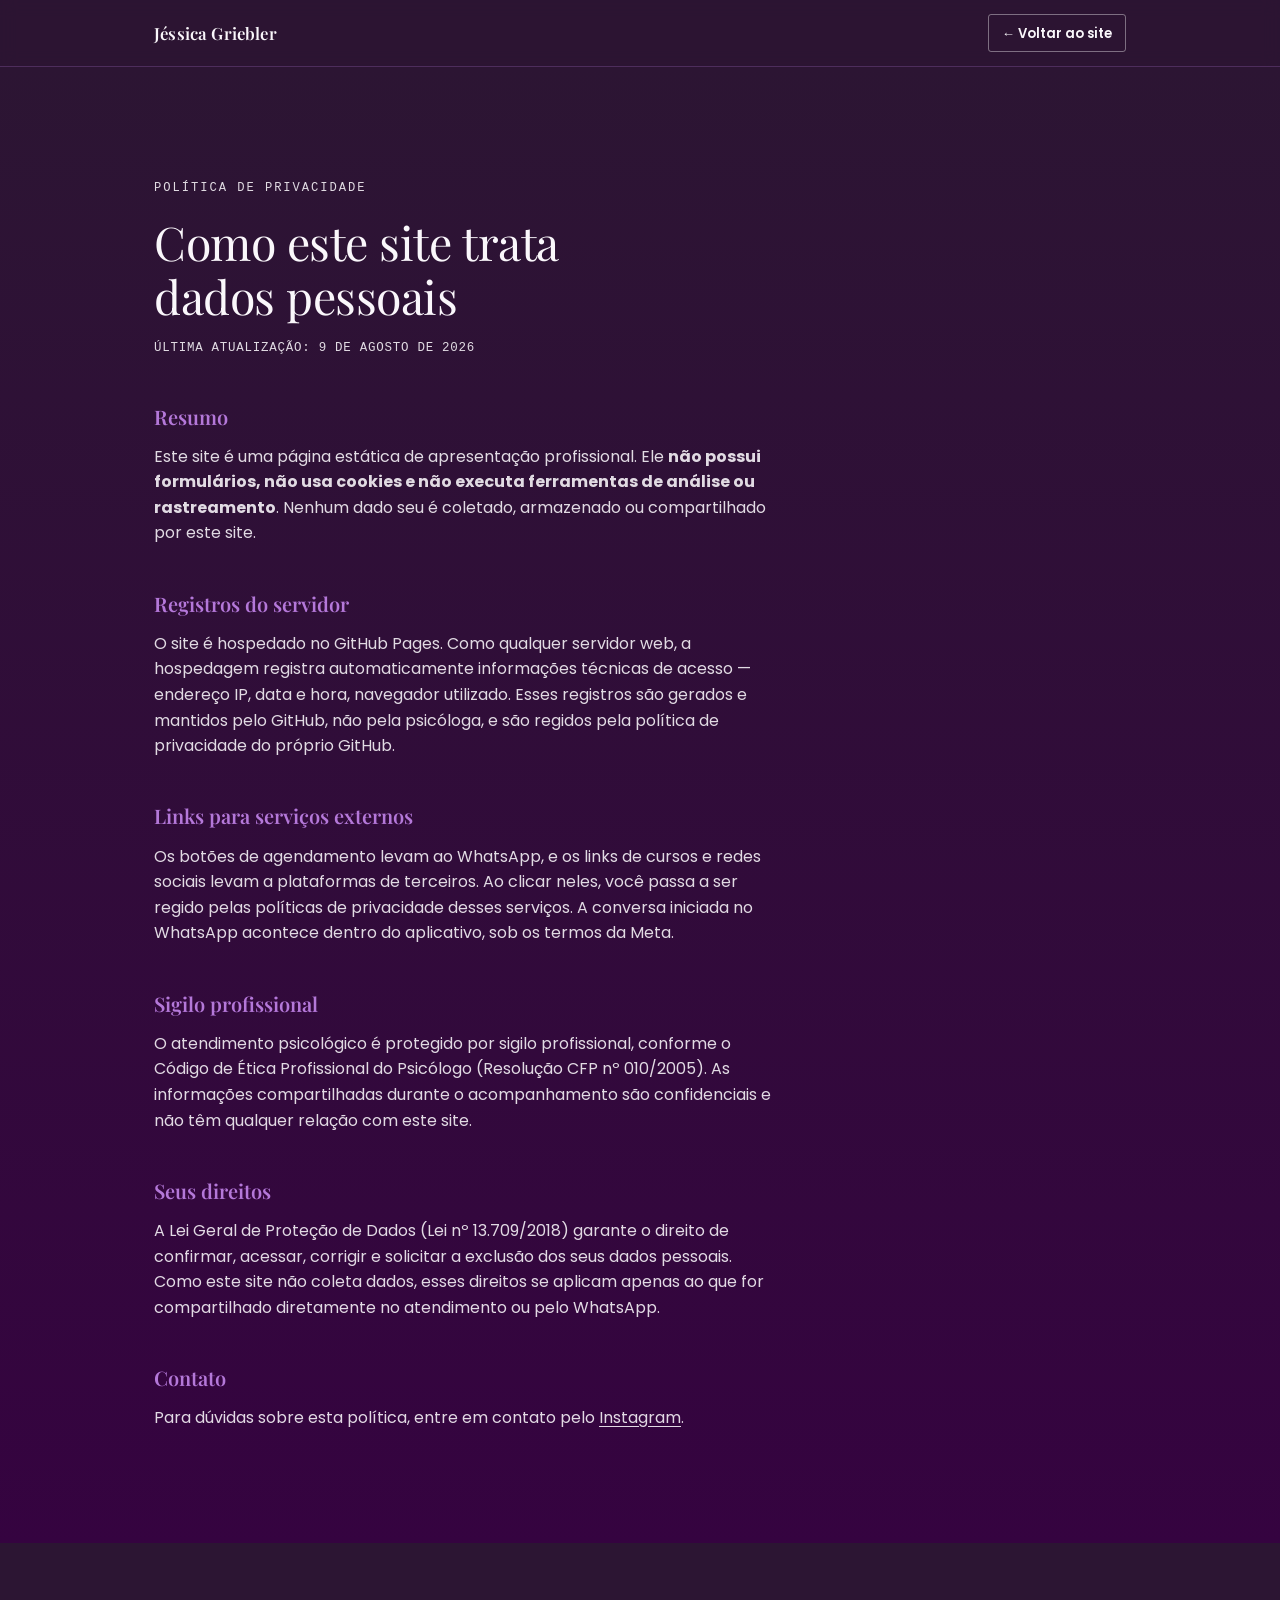
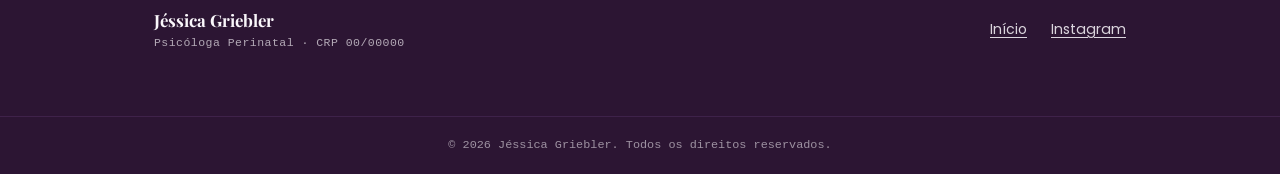
==== privacidade.html @ 60b08abe "Fecha lacunas apontadas pelo audit de redesign Rodei o checklist da skill redesign-existing-projects" ====
<!DOCTYPE html>
<html lang="pt-BR">
<head>
<meta charset="UTF-8">
<meta name="viewport" content="width=device-width, initial-scale=1.0">
<title>Política de Privacidade | Jéssica Griebler</title>
<meta name="description" content="Como este site trata (e não trata) dados pessoais.">
<meta name="color-scheme" content="dark light">
<meta name="robots" content="noindex">
<link rel="icon" href="images/favicon.svg" type="image/svg+xml">
<link rel="stylesheet" href="css/style.css">
</head>
<body>

<a class="skip-link" href="#conteudo">Pular para o conteúdo</a>

<header>
  <div class="wrap headerbar">
    <a class="wordmark" href="index.html"><strong>Jéssica Griebler</strong></a>
    <a class="btn btn-ghost btn-small" href="index.html">← Voltar ao site</a>
  </div>
</header>

<main class="legal" id="conteudo">
  <div class="wrap pad">
    <p class="eyebrow">Política de privacidade</p>
    <h1>Como este site trata dados pessoais</h1>
    <p class="legal-updated">Última atualização: 9 de agosto de 2026</p>

    <h2>Resumo</h2>
    <p>
      Este site é uma página estática de apresentação profissional. Ele <strong>não possui
      formulários, não usa cookies e não executa ferramentas de análise ou rastreamento</strong>.
      Nenhum dado seu é coletado, armazenado ou compartilhado por este site.
    </p>

    <h2>Registros do servidor</h2>
    <p>
      O site é hospedado no GitHub Pages. Como qualquer servidor web, a hospedagem registra
      automaticamente informações técnicas de acesso — endereço IP, data e hora, navegador
      utilizado. Esses registros são gerados e mantidos pelo GitHub, não pela psicóloga, e são
      regidos pela política de privacidade do próprio GitHub.
    </p>

    <h2>Links para serviços externos</h2>
    <p>
      Os botões de agendamento levam ao WhatsApp, e os links de cursos e redes sociais levam a
      plataformas de terceiros. Ao clicar neles, você passa a ser regido pelas políticas de
      privacidade desses serviços. A conversa iniciada no WhatsApp acontece dentro do aplicativo,
      sob os termos da Meta.
    </p>

    <h2>Sigilo profissional</h2>
    <p>
      O atendimento psicológico é protegido por sigilo profissional, conforme o Código de Ética
      Profissional do Psicólogo (Resolução CFP nº 010/2005). As informações compartilhadas durante
      o acompanhamento são confidenciais e não têm qualquer relação com este site.
    </p>

    <h2>Seus direitos</h2>
    <p>
      A Lei Geral de Proteção de Dados (Lei nº 13.709/2018) garante o direito de confirmar,
      acessar, corrigir e solicitar a exclusão dos seus dados pessoais. Como este site não coleta
      dados, esses direitos se aplicam apenas ao que for compartilhado diretamente no atendimento
      ou pelo WhatsApp.
    </p>

    <h2>Contato</h2>
    <p>
      <!-- TODO: inserir o e-mail de contato da Jéssica -->
      Para dúvidas sobre esta política, entre em contato pelo
      <a href="https://instagram.com/jessicagriebler" target="_blank" rel="noopener">Instagram</a>.
    </p>
  </div>
</main>

<footer>
  <div class="wrap foot-inner">
    <div class="foot-brand">
      <div class="names">
        <strong>Jéssica Griebler</strong>
        <!-- TODO: número do CRP -->
        <span>Psicóloga Perinatal · CRP 00/00000</span>
      </div>
    </div>
    <div class="foot-links">
      <a href="index.html">Início</a>
      <a href="https://instagram.com/jessicagriebler" target="_blank" rel="noopener">Instagram</a>
    </div>
  </div>
  <p class="copyright">© <span id="ano">2026</span> Jéssica Griebler. Todos os direitos reservados.</p>
</footer>

<script src="js/script.js"></script>

</body>
</html>
---- css/style.css ----
/* ===================== Fontes ===================== */
@import url('https://fonts.googleapis.com/css2?family=Playfair+Display:ital,wght@0,400;0,500;0,600;0,700;1,400;1,500;1,600&family=Poppins:wght@300;400;500;600;700&display=swap');

/* ===================== Tokens ===================== */
:root {
  --plum-deep: #2c1533;
  --plum: #350340;
  --violet: #7c06b8;
  --lilac: #b478d9;
  --offwhite: #faf7fb;
  --wa-green: #25d366;
  --focus: #b478d9;
  --serif: 'Playfair Display', Georgia, 'Times New Roman', serif;
  --sans: 'Poppins', -apple-system, 'Segoe UI', Roboto, Helvetica, Arial, sans-serif;
  --mono: 'Courier New', ui-monospace, 'SFMono-Regular', monospace;
  color-scheme: dark;
}

*, *::before, *::after { box-sizing: border-box; }

html { overflow-x: hidden; background: var(--plum-deep); scroll-behavior: smooth; }

body {
  margin: 0;
  overflow-x: hidden;
  background: var(--plum-deep);
  color: var(--offwhite);
  font-family: var(--sans);
  line-height: 1.6;
  -webkit-font-smoothing: antialiased;
  text-wrap: pretty;
}

/* Títulos usam clamp(), então larguras intermediárias deixam palavras órfãs. */
.hero h1,
.hero .sub,
.services h2,
.courses h2,
.threshold blockquote,
.card h3,
.course-row h3 {
  text-wrap: balance;
}

/* O arco de cor é autoral, não derivado do sistema — ambos os temas reafirmam a mesma paleta. */
@media (prefers-color-scheme: light) { :root { color-scheme: light dark; } }
:root[data-theme="light"] { color-scheme: light; }
:root[data-theme="dark"] { color-scheme: dark; }

img, svg { max-width: 100%; display: block; }
a { color: inherit; }
h1, h2, h3, p, figure, blockquote { margin: 0; }

.wrap {
  max-width: 1100px;
  margin-inline: auto;
  padding-inline: clamp(1.25rem, 5vw, 4rem);
}

a:focus-visible, button:focus-visible {
  outline: 3px solid var(--focus);
  outline-offset: 3px;
  border-radius: 2px;
}

/* Primeiro foco da página — fica fora da tela até receber foco por teclado. */
.skip-link {
  position: absolute;
  left: 1rem;
  top: -6rem;
  z-index: 60;
  background: var(--offwhite);
  color: var(--plum-deep);
  font-weight: 600;
  font-size: 0.9rem;
  padding: 0.7em 1.2em;
  border-radius: 3px;
  text-decoration: none;
}

.skip-link:focus, .skip-link:focus-visible { top: 1rem; }

/* ===================== Header ===================== */
header {
  position: sticky;
  top: 0;
  z-index: 40;
  background: rgba(44, 21, 51, 0.82);
  backdrop-filter: blur(8px);
  border-bottom: 1px solid rgba(180, 120, 217, 0.25);
}

.headerbar {
  display: flex;
  align-items: center;
  justify-content: space-between;
  padding-block: 0.9rem;
  gap: 1rem;
}

.wordmark {
  display: flex;
  align-items: center;
  gap: 0.6rem;
  font-family: var(--serif);
  font-size: 1.05rem;
  letter-spacing: 0.01em;
  text-decoration: none;
  color: var(--offwhite);
}

.wordmark strong { font-weight: 600; }

/* ===================== Botões ===================== */
.btn {
  display: inline-flex;
  align-items: center;
  gap: 0.4em;
  font-family: var(--sans);
  font-weight: 700;
  font-size: 0.92rem;
  padding: 0.7em 1.3em;
  border-radius: 3px;
  text-decoration: none;
  white-space: nowrap;
  border: 1px solid transparent;
  transition: filter 200ms ease, border-color 200ms ease, transform 120ms ease;
}

.btn:active { transform: translateY(1px); }

.btn-primary { background: var(--wa-green); color: #0c2f1c; }
.btn-primary:hover { filter: brightness(1.08); }

.btn-ghost {
  background: transparent;
  color: var(--offwhite);
  border-color: rgba(250, 247, 251, 0.4);
  font-weight: 600;
}

.btn-ghost:hover { border-color: var(--offwhite); }
.btn-small { padding: 0.55em 1em; font-size: 0.82rem; }

/* ===================== Estrutura de seção ===================== */
section { position: relative; }
.pad { padding-block: clamp(3.5rem, 9vw, 7rem); }

.eyebrow {
  font-family: var(--mono);
  font-size: 0.76rem;
  letter-spacing: 0.16em;
  text-transform: uppercase;
  opacity: 0.75;
  margin-bottom: 1.1rem;
}

/* ===================== Hero ===================== */
.hero {
  background: linear-gradient(180deg, var(--plum-deep) 0%, var(--plum) 100%);
  overflow: hidden;
}

.hero-inner { position: relative; padding-block: clamp(4rem, 11vw, 8rem); }

.hero-glow {
  position: absolute;
  inset: -20% -10% auto auto;
  width: 60vw;
  height: 60vw;
  max-width: 700px;
  max-height: 700px;
  background: radial-gradient(circle, rgba(124, 6, 184, 0.55), rgba(124, 6, 184, 0) 70%);
  filter: blur(10px);
  pointer-events: none;
  animation: drift 22s ease-in-out infinite alternate;
}

@keyframes drift {
  from { transform: translate(0, 0) scale(1); }
  to { transform: translate(-6%, 4%) scale(1.08); }
}

.mark-hero {
  position: absolute;
  right: clamp(-4rem, -2vw, -1rem);
  top: clamp(-2rem, -4vw, 0rem);
  width: clamp(220px, 32vw, 420px);
  height: auto;
  opacity: 0.9;
  transform-origin: 100px 100px;
}

.hero h1 {
  font-family: var(--serif);
  font-weight: 400;
  font-size: clamp(2.3rem, 6vw, 4.1rem);
  line-height: 1.08;
  max-width: 15ch;
  letter-spacing: -0.01em;
}

.hero h1 em { font-style: italic; color: var(--lilac); }

.hero .sub {
  font-family: var(--serif);
  font-style: italic;
  font-weight: 400;
  font-size: clamp(1.05rem, 2.4vw, 1.35rem);
  max-width: 34ch;
  margin-top: 1.4rem;
  opacity: 0.92;
  line-height: 1.5;
}

.hero .lede { font-size: 1.05rem; max-width: 44ch; margin-top: 1.6rem; opacity: 0.86; }

.hero .ctas {
  margin-top: 2.4rem;
  display: flex;
  align-items: center;
  gap: 1.6rem;
  flex-wrap: wrap;
}

.link-arrow {
  font-family: var(--sans);
  font-weight: 600;
  text-decoration: underline;
  text-underline-offset: 4px;
}

/* ===================== Faixa de credencial ===================== */
.band {
  background: var(--plum);
  border-block: 1px solid rgba(180, 120, 217, 0.28);
}

.band .wrap { padding-block: 1.1rem; }

.band p {
  font-family: var(--mono);
  font-size: 0.82rem;
  letter-spacing: 0.06em;
  text-transform: uppercase;
  opacity: 0.88;
}

.band strong { color: var(--lilac); font-weight: 700; }

/* ===================== Bio ===================== */
.bio { background: linear-gradient(180deg, var(--plum) 0%, var(--violet) 100%); }

.bio-grid {
  display: grid;
  grid-template-columns: minmax(120px, 180px) 1fr;
  gap: clamp(2rem, 5vw, 4rem);
  align-items: start;
}

.mark-bio { width: 100%; height: auto; opacity: 0.85; }
.bio p { font-size: 1.06rem; max-width: 58ch; }
.bio p + p { margin-top: 1.3rem; }
.bio .attrib { margin-top: 1.6rem; font-family: var(--serif); font-style: italic; opacity: 0.85; }

@media (max-width: 700px) {
  .bio-grid { grid-template-columns: 1fr; }
  .mark-bio { width: 96px; }
}

/* ===================== Serviços (mães) ===================== */
.services {
  background: linear-gradient(180deg, var(--violet) 0%, var(--lilac) 100%);
  color: var(--plum-deep);
}

.services .eyebrow { opacity: 0.7; }

.services h2 {
  font-family: var(--serif);
  font-weight: 400;
  font-size: clamp(1.7rem, 4vw, 2.5rem);
  max-width: 26ch;
  line-height: 1.2;
}

.cards {
  display: grid;
  grid-template-columns: 1fr 1fr;
  gap: 1.5rem;
  margin-top: 2.6rem;
}

@media (max-width: 700px) { .cards { grid-template-columns: 1fr; } }

.card {
  background: rgba(250, 247, 251, 0.55);
  border-top: 3px solid var(--plum-deep);
  padding: 1.9rem 1.7rem;
}

.card h3 {
  font-family: var(--serif);
  font-weight: 600;
  font-size: 1.3rem;
  margin-bottom: 0.8rem;
}

.card p { font-size: 0.98rem; opacity: 0.86; margin-bottom: 1.5rem; }
.card .btn-primary { color: #0c2f1c; }

/* ===================== Limiar / pico de luz ===================== */
.threshold {
  background: linear-gradient(180deg, var(--lilac) 0%, var(--offwhite) 100%);
  color: var(--plum-deep);
  --focus: var(--plum);
  text-align: center;
}

.threshold .pad { padding-block: clamp(4rem, 10vw, 7rem); }

.mark-threshold {
  width: clamp(120px, 16vw, 170px);
  height: auto;
  margin-inline: auto;
  margin-bottom: 1.8rem;
}

.threshold blockquote {
  font-family: var(--serif);
  font-style: italic;
  font-weight: 400;
  font-size: clamp(1.4rem, 3.4vw, 2.1rem);
  line-height: 1.35;
  max-width: 22ch;
  margin-inline: auto;
}

.threshold .tag {
  margin-top: 1.6rem;
  font-family: var(--mono);
  font-size: 0.76rem;
  letter-spacing: 0.16em;
  text-transform: uppercase;
  opacity: 0.65;
}

/* ===================== Formação — corte duro, "outra sala" ===================== */
.courses {
  background: var(--plum-deep);
  border-top: 1px solid rgba(180, 120, 217, 0.3);
}

.courses .eyebrow { color: var(--lilac); opacity: 1; }

.courses h2 {
  font-family: var(--sans);
  font-weight: 700;
  font-size: clamp(1.4rem, 3vw, 1.9rem);
  max-width: 34ch;
  line-height: 1.35;
  opacity: 0.94;
}

.courses .lede {
  margin-top: 1rem;
  font-family: var(--serif);
  font-style: italic;
  opacity: 0.8;
  max-width: 52ch;
}

.course-list { margin-top: 2.6rem; border-top: 1px solid rgba(180, 120, 217, 0.28); }

.course-row {
  display: grid;
  grid-template-columns: 9rem 1fr auto;
  gap: 1.5rem;
  align-items: center;
  padding-block: 1.6rem;
  border-bottom: 1px solid rgba(180, 120, 217, 0.28);
}

.course-tag {
  font-family: var(--mono);
  font-size: 0.75rem;
  letter-spacing: 0.1em;
  text-transform: uppercase;
  color: var(--lilac);
  opacity: 0.9;
}

.course-row h3 { font-family: var(--serif); font-weight: 600; font-size: 1.15rem; }
.course-row p { font-size: 0.9rem; opacity: 0.75; margin-top: 0.35rem; max-width: 48ch; }
.course-row .btn-ghost { justify-self: end; }

@media (max-width: 700px) {
  .course-row { grid-template-columns: 1fr; gap: 0.6rem; }
  .course-row .btn-ghost { justify-self: start; }
}

/* ===================== Páginas de texto (privacidade) ===================== */
.legal { background: linear-gradient(180deg, var(--plum-deep) 0%, var(--plum) 100%); }

.legal h1 {
  font-family: var(--serif);
  font-weight: 400;
  font-size: clamp(1.9rem, 4.5vw, 2.9rem);
  line-height: 1.15;
  max-width: 20ch;
  letter-spacing: -0.01em;
  text-wrap: balance;
}

.legal h2 {
  font-family: var(--serif);
  font-weight: 600;
  font-size: 1.25rem;
  margin-top: 2.6rem;
  margin-bottom: 0.7rem;
  color: var(--lilac);
}

.legal p { max-width: 62ch; opacity: 0.88; }

.legal-updated {
  margin-top: 1rem;
  font-family: var(--mono);
  font-size: 0.78rem;
  letter-spacing: 0.06em;
  text-transform: uppercase;
  opacity: 0.6;
}

.legal a { text-decoration: underline; text-underline-offset: 3px; }

/* ===================== Rodapé ===================== */
footer { background: var(--plum-deep); }

.foot-inner {
  padding-block: clamp(2.5rem, 6vw, 4rem);
  display: flex;
  flex-wrap: wrap;
  align-items: center;
  justify-content: space-between;
  gap: 1.5rem;
}

.foot-brand { display: flex; align-items: center; gap: 0.9rem; }
.mark-foot { width: 34px; height: 34px; }
.foot-brand .names { display: flex; flex-direction: column; }
.foot-brand strong { font-family: var(--serif); font-size: 1.05rem; }
.foot-brand span { font-family: var(--mono); font-size: 0.72rem; opacity: 0.65; letter-spacing: 0.04em; }

.foot-links { display: flex; gap: 1.5rem; font-size: 0.88rem; }
.foot-links a { text-decoration: underline; text-underline-offset: 3px; opacity: 0.85; }

.copyright {
  border-top: 1px solid rgba(180, 120, 217, 0.25);
  padding-block: 1.2rem;
  font-family: var(--mono);
  font-size: 0.74rem;
  opacity: 0.55;
  text-align: center;
}

/* ===================== Revelação no scroll (progressive enhancement) ===================== */
html.js-ready .reveal {
  opacity: 0;
  transform: translateY(18px);
  transition: opacity 0.9s ease, transform 0.9s ease;
}

html.js-ready .reveal.in-view { opacity: 1; transform: translateY(0); }

.petal-anim { animation: open-bud 2.2s cubic-bezier(.2, .7, .3, 1) 0.3s both; }

@keyframes open-bud {
  from { transform: rotate(-16deg) scale(0.86); opacity: 0.55; }
  to { transform: rotate(0deg) scale(1); opacity: 0.9; }
}

@media (prefers-reduced-motion: reduce) {
  html { scroll-behavior: auto; }
  .hero-glow { animation: none; }
  .petal-anim { animation: none; transform: none; opacity: 0.9; }
  html.js-ready .reveal { opacity: 1; transform: none; transition: none; }
}
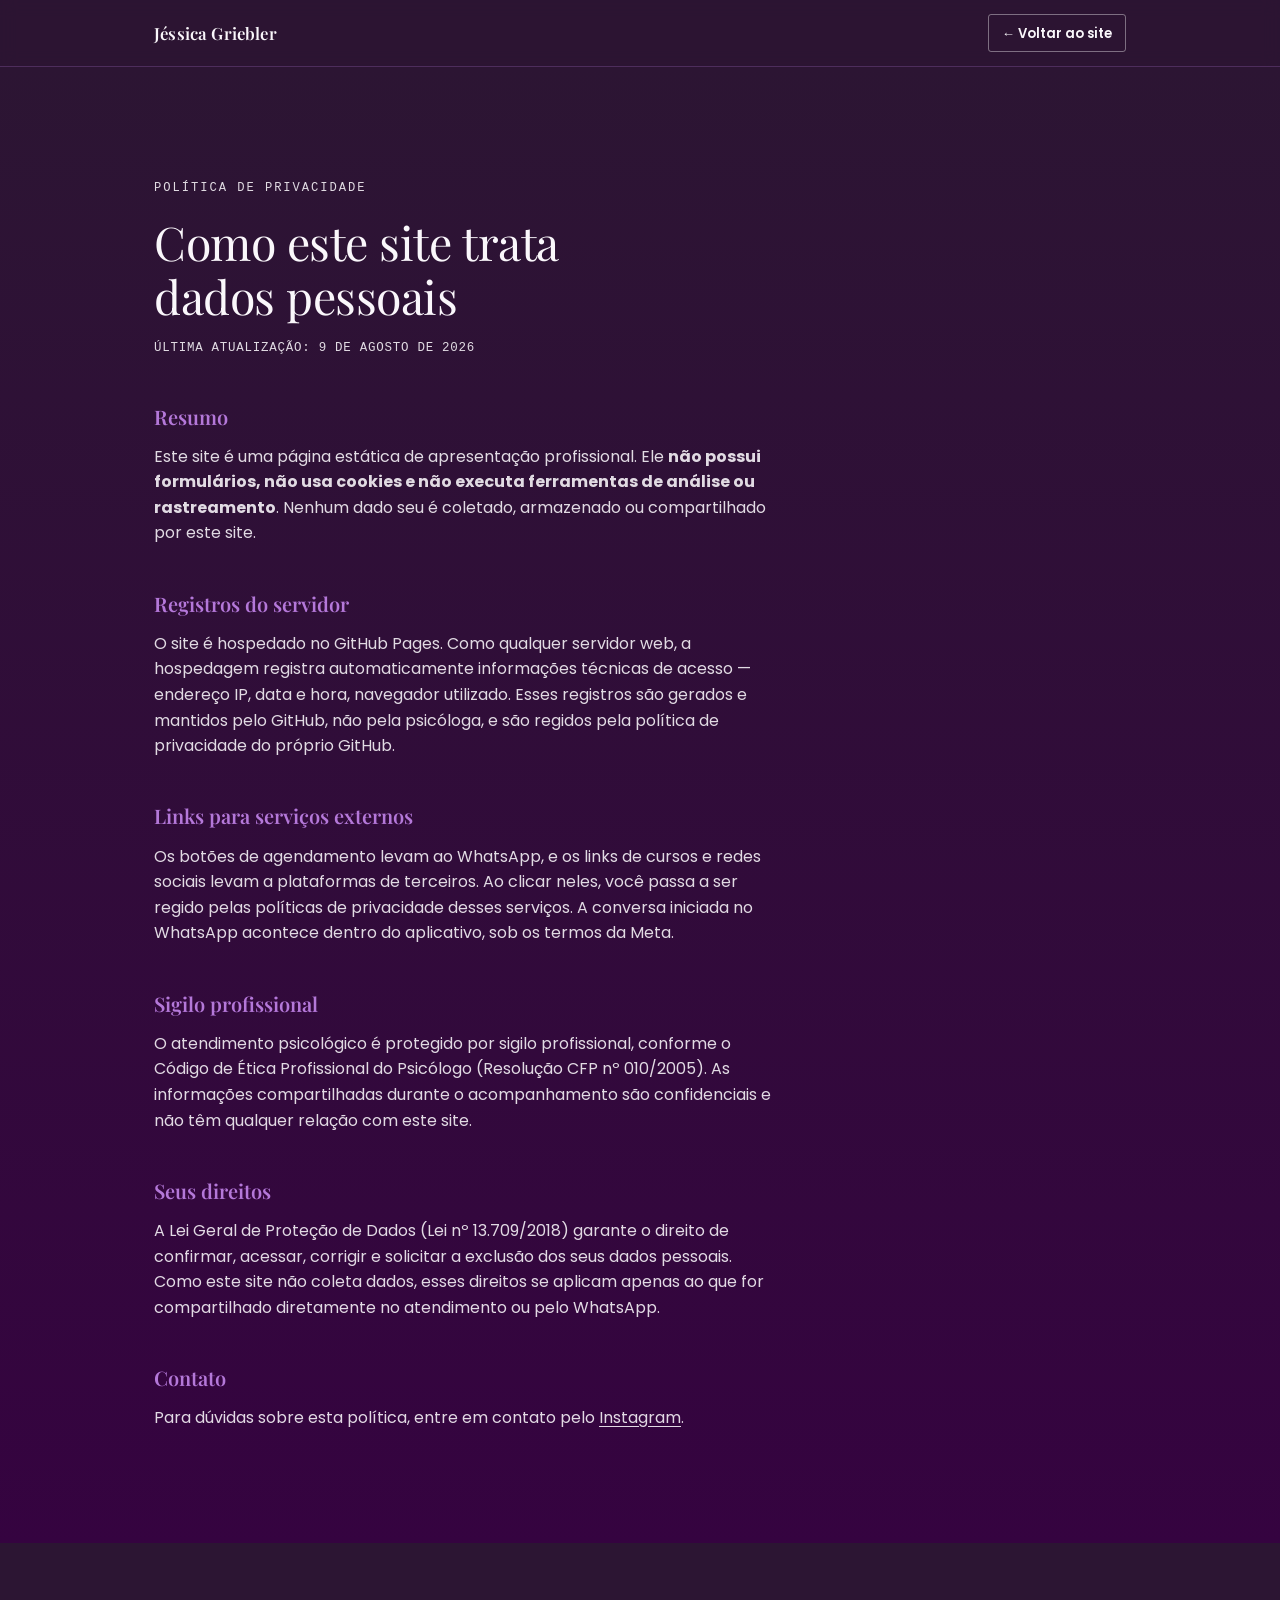
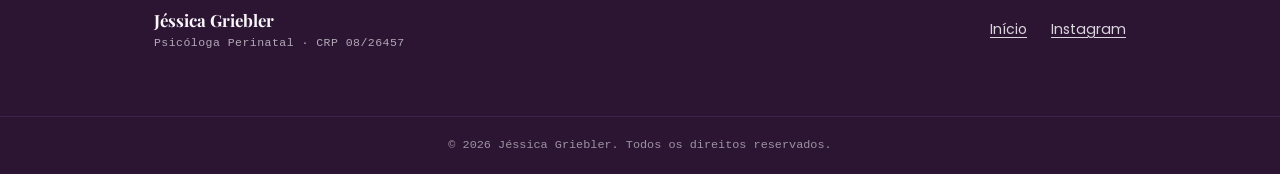
==== commit 556f692a: "Promove o design do design system real ao site oficial Substitui o index.html (direcao Lumina, gradi" ====
--- a/privacidade.html
+++ b/privacidade.html
@@ -79,8 +79,7 @@
     <div class="foot-brand">
       <div class="names">
         <strong>Jéssica Griebler</strong>
-        <!-- TODO: número do CRP -->
-        <span>Psicóloga Perinatal · CRP 00/00000</span>
+        <span>Psicóloga Perinatal · CRP 08/26457</span>
       </div>
     </div>
     <div class="foot-links">
